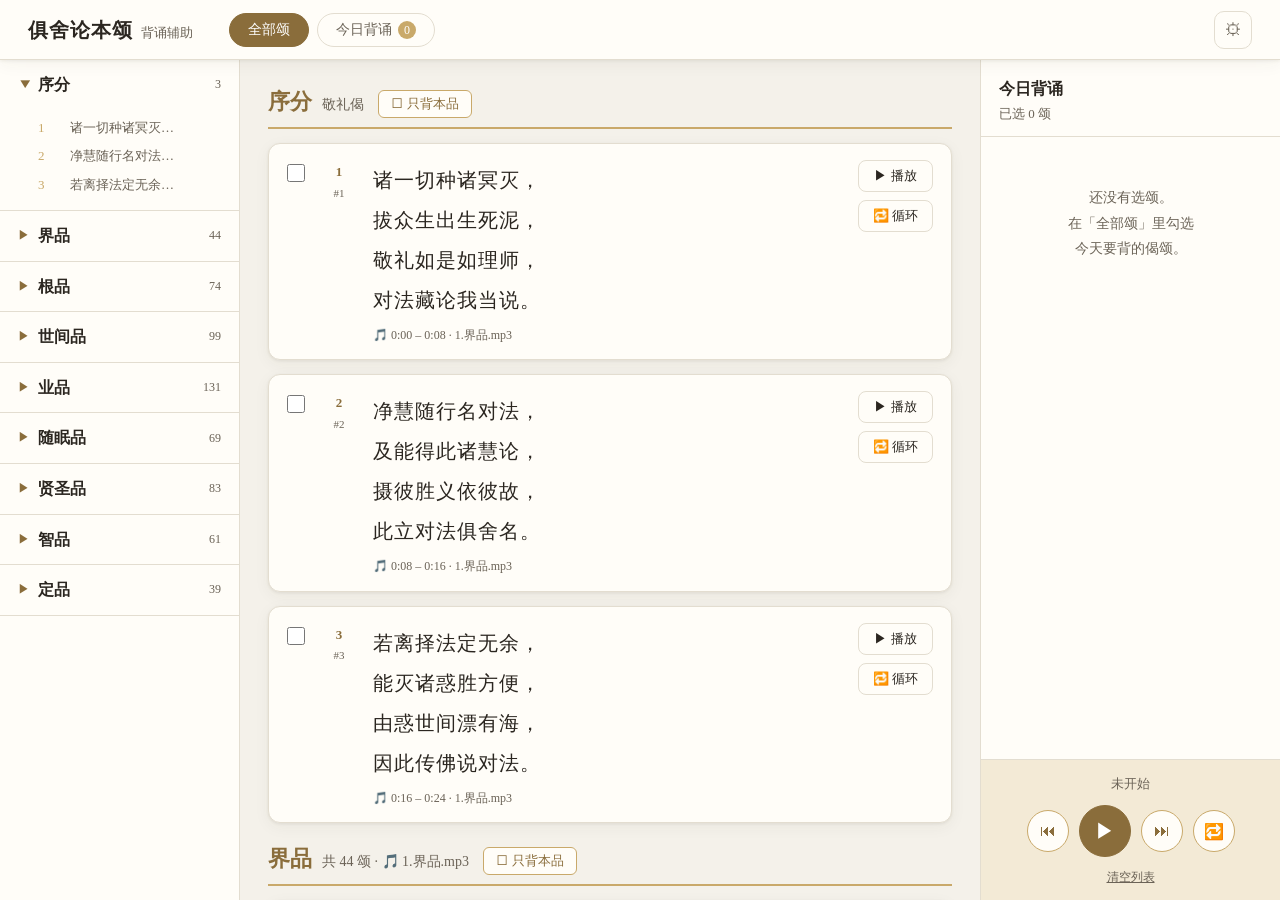
==== index.html @ 41721df3 "Add root index.html as portable fallback when _redirects doesn't fire" ====
<!DOCTYPE html>
<html lang="zh-CN">
<head>
<meta charset="UTF-8">
<meta name="viewport" content="width=device-width, initial-scale=1.0">
<title>俱舍论本颂背诵辅助 / Jushe Recite</title>
<meta http-equiv="refresh" content="0; url=program/index.html">
<link rel="canonical" href="program/index.html">
<style>
  body { font-family: "Noto Serif SC", "Songti SC", "STSong", serif;
    background: #f4f1ea; color: #2b2620; display: flex; align-items: center;
    justify-content: center; height: 100vh; margin: 0; }
  a { color: #8a6d3b; text-decoration: none; border-bottom: 1px solid #c9a96a; }
</style>
</head>
<body>
  <p>正在跳转 · <a href="program/index.html">立即进入俱舍论本颂背诵辅助</a></p>
</body>
</html>
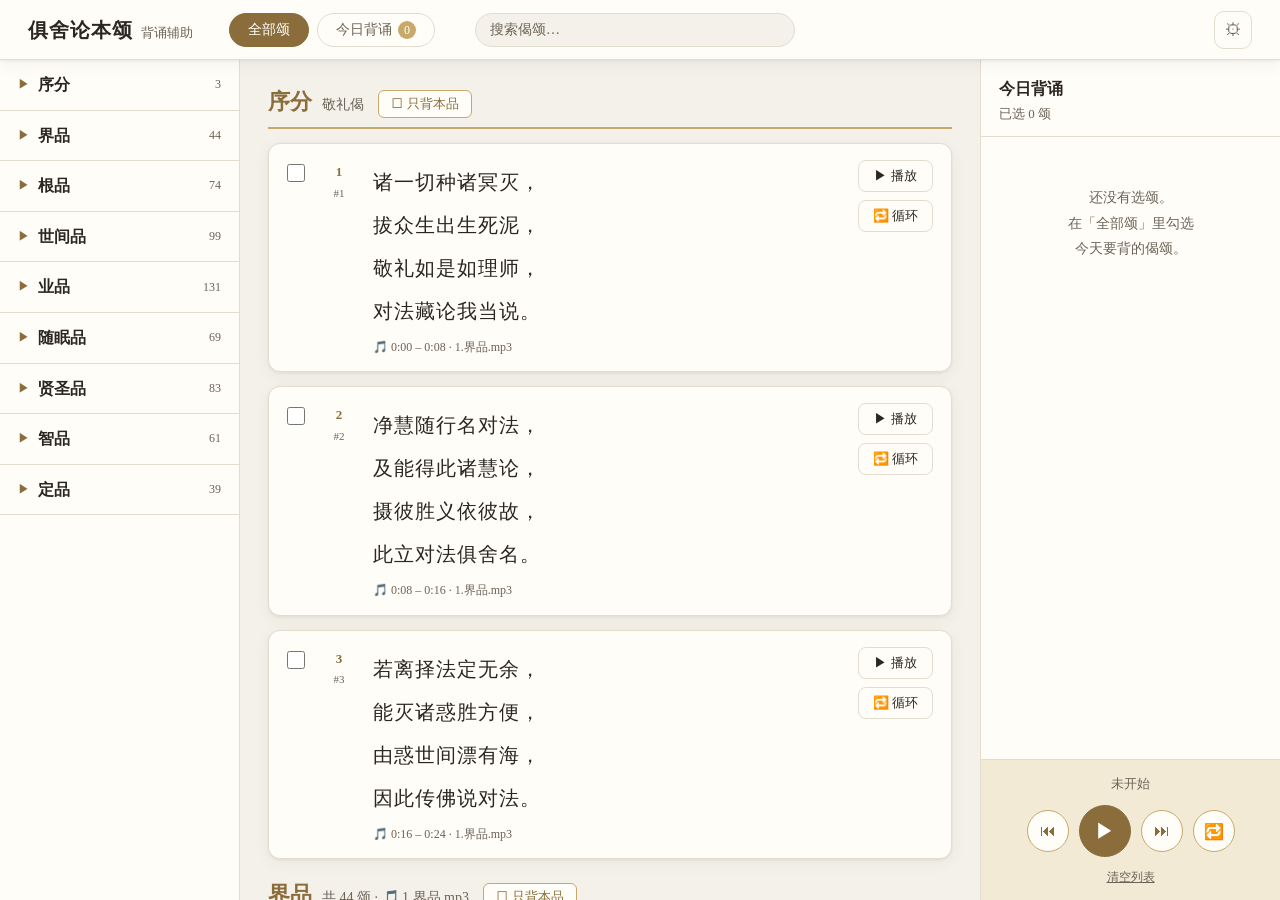
==== commit 4945a8ee: "fix(pwa): 修复线上 PWA ERR_FAILED（Cloudflare 308 + SW redirected 响应） 线上现象：打开已安装的 PWA 报 ERR_FAILED，访问不了 /" ====
--- a/index.html
+++ b/index.html
@@ -4,8 +4,8 @@
 <meta charset="UTF-8">
 <meta name="viewport" content="width=device-width, initial-scale=1.0">
 <title>俱舍论本颂背诵辅助 / Jushe Recite</title>
-<meta http-equiv="refresh" content="0; url=program/index.html">
-<link rel="canonical" href="program/index.html">
+<meta http-equiv="refresh" content="0; url=program/">
+<link rel="canonical" href="program/">
 <style>
   body { font-family: "Noto Serif SC", "Songti SC", "STSong", serif;
     background: #f4f1ea; color: #2b2620; display: flex; align-items: center;
@@ -14,6 +14,6 @@
 </style>
 </head>
 <body>
-  <p>正在跳转 · <a href="program/index.html">立即进入俱舍论本颂背诵辅助</a></p>
+  <p>正在跳转 · <a href="program/">立即进入俱舍论本颂背诵辅助</a></p>
 </body>
 </html>
